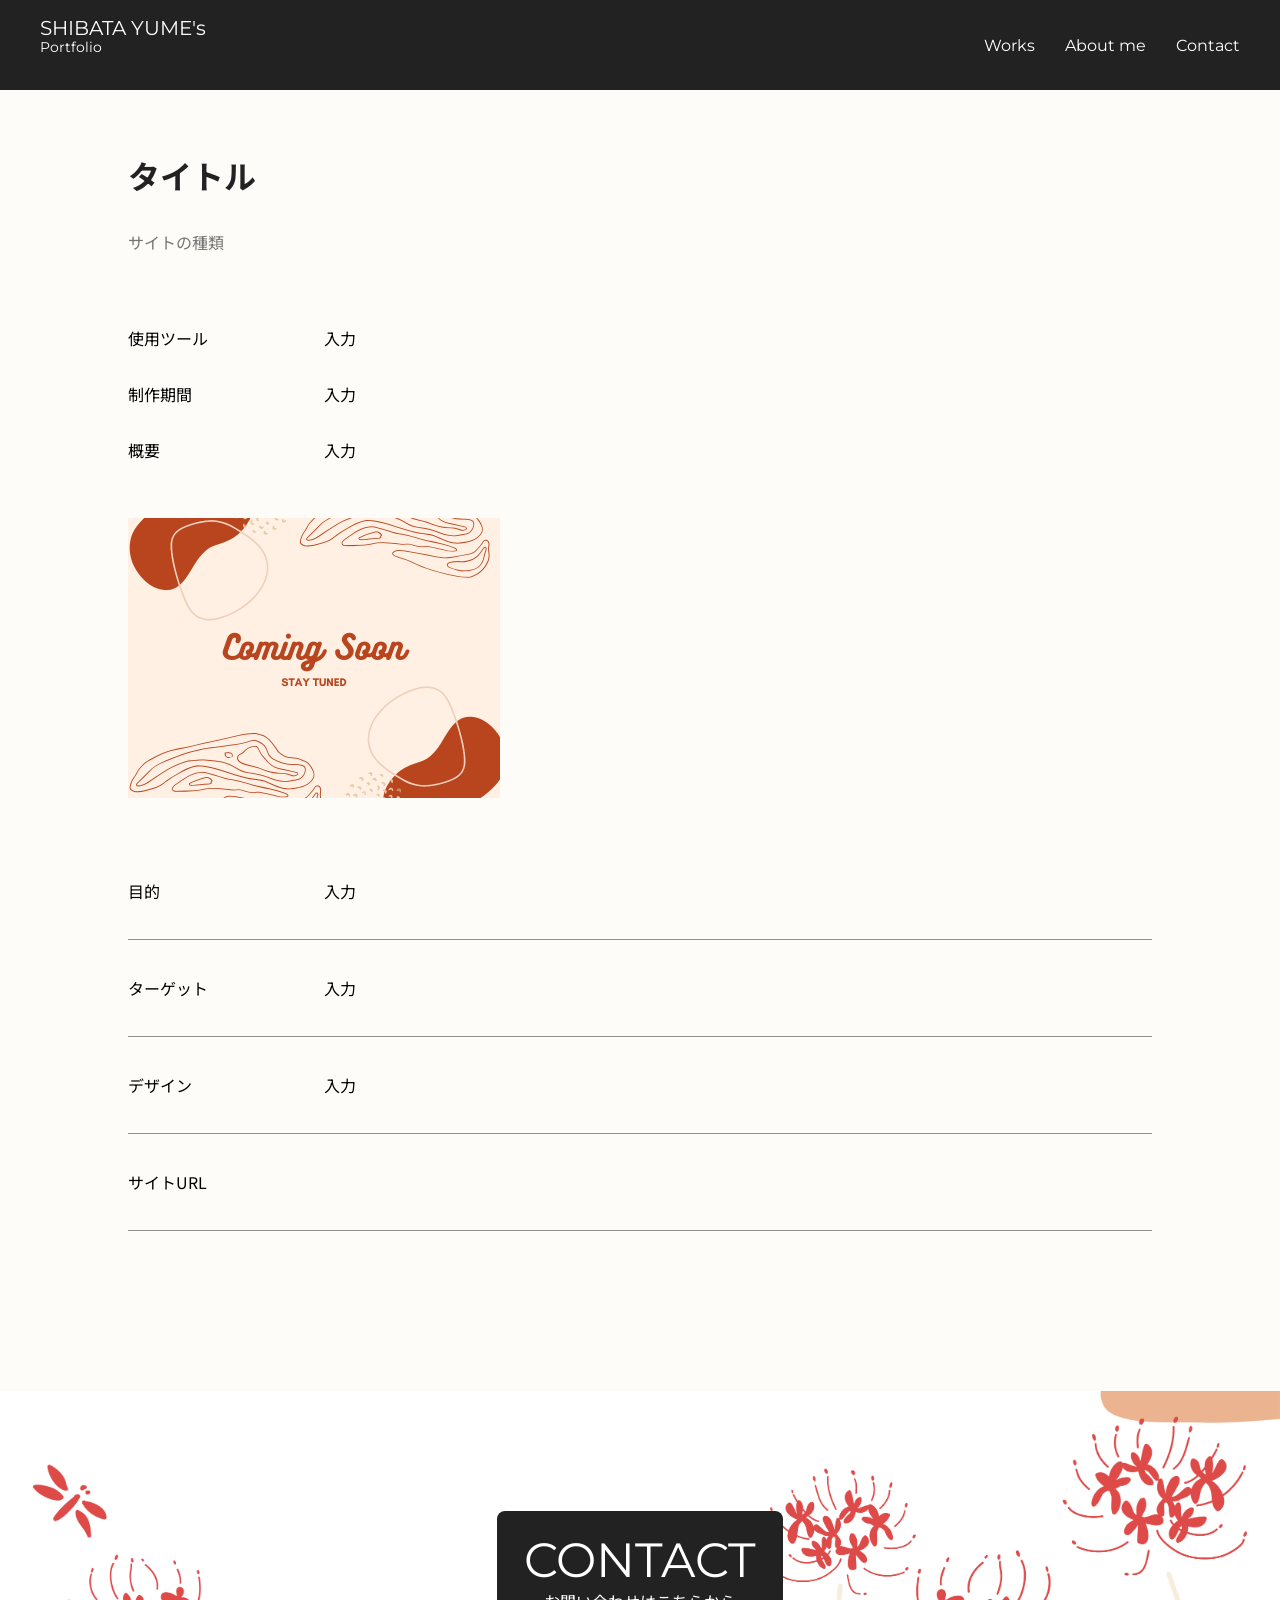
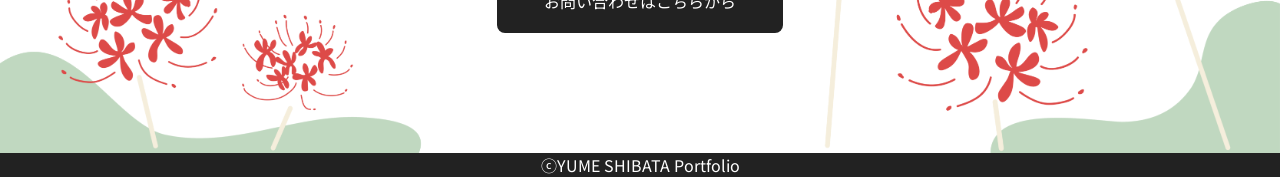
==== work4.html @ 0d005b91 "Add files via upload" ====
<!DOCTYPE html>
<html lang="ja">
<head>
    <meta charset="UTF-8">
    <meta name="viewport" content="width=device-width, initial-scale=1.0">
    <title>しばたゆめのポートフォリオ</title>
    <link rel="stylesheet" href="css/reset.css">
    <link rel="stylesheet" href="css/style.css">

    <link rel="preconnect" href="https://fonts.googleapis.com">
    <link rel="preconnect" href="https://fonts.gstatic.com" crossorigin>
    <link href="https://fonts.googleapis.com/css2?family=Kaisei+Opti&family=Montserrat:ital,wght@0,100..900;1,100..900&display=swap" rel="stylesheet">

    <link rel="preconnect" href="https://fonts.googleapis.com">
    <link rel="preconnect" href="https://fonts.gstatic.com" crossorigin>
    <link href="https://fonts.googleapis.com/css2?family=Noto+Sans+JP:wght@100..900&family=Roboto:ital,wght@0,100..900;1,100..900&display=swap" rel="stylesheet">
    <script>
        document.addEventListener('DOMContentLoaded', function() {
        const hamburger = document.querySelector('.hamburger');
        const menu = document.querySelector('.menu');
        const menuLinks = document.querySelectorAll('.menu a');

        hamburger.addEventListener('click', () => {
            hamburger.classList.toggle('active');
            menu.classList.toggle('active');
        });

        menuLinks.forEach(link => {
            link.addEventListener('click', () => {
            hamburger.classList.remove('active');
            menu.classList.remove('active');
            });
        });
        });
    </script>
</head>

<body>
    <header>
        <div class="header-container">
            <div class="title-logo">
                <h1 id="title"><a href="top.html">SHIBATA YUME's</a></h1>
                <p>Portfolio</p>
            </div>

             <div class="hamburger">
                <span></span>
                <span></span>
                <span></span>
            </div>

            <div class="menu">
                <ul>
                    <li><a href="works.html">Works</a></li>
                    <li><a href="aboutme.html">About me</a></li>
                    <li><a href="contact.html">Contact</a></li>
                </ul>
            </div>
        </div>
    </header>

    <main>
        <div class="work-wrapper">
            <div class="work-container">
                <div class="work-title">
                    <h3>タイトル</h3>
                    <p>サイトの種類</p>
                </div>

                <div class="work-details">
                <div class="detail">
                    <p>使用ツール</p>
                    <p>入力</p>
                </div>
                <div class="detail">
                    <p>制作期間</p>
                    <p>入力</p>
                </div>
                <div class="detail">
                    <p>概要</p>
                    <p>入力</p>
                </div>
                </div>

                <div class="work-image">
                    <img src="./images/new-works1.png" alt="制作物4">
                </div>

                <div class="work-details">
                <div class="work-detail">
                    <p>目的</p>
                    <p>入力</p>
                </div>
                <div class="work-detail">
                    <p>ターゲット</p>
                    <p>入力</p>
                </div>
                <div class="work-detail">
                    <p>デザイン</p>
                    <p>入力</p>
                </div>
                <div class="work-detail">
                    <p>サイトURL</p>
                    <a href="#"></a>
                </div>             
            </div>
        </div>
        </div>

        <div class="contact-wrapper">
            <a class="btn contact" href="./contact.html">
                <h5>CONTACT</h5>
                <p>お問い合わせはこちらから</p>
            </a>
        </div>
    </main>

    <footer>
        <p>ⓒYUME SHIBATA Portfolio</p>
    </footer>
</body>

</html>
---- css/style.css ----
body{
    margin:0;
    padding: 0;
    font-family: "Noto Sans JP", sans-serif;
    max-width: 100%;
    overflow-x: hidden;
    
}

html, body {
    width: 100%;
    overflow-x: hidden;
}


* {
    box-sizing: border-box;
}

#title{
    margin: 0;
}

header {
    width: 100%;
    height: 90px;
    background-color: #222222;
    position: fixed;
    font-family: "Montserrat", sans-serif;
    z-index: 10;
    margin-top: 0;
    padding: 0;
}

.header-container {
    display: flex;
    align-items: center;
    justify-content: space-between;
    width:100%;
    padding: 40px;
    height: 90px;
    margin: 0 auto;
}

.title-logo {
    text-align: left;
    margin-top: 0;
    line-height: 5px;
    color: #ffffff;
    text-decoration: none;
    height: fit-content;
}

.title-logo h1 {
    font-size: 20px;
    font-weight: 400;
    color: #ffffff;
    text-decoration: none;
}

.title-logo h1 a{
    font-size: 20px;
    font-weight: 400;
    color: #ffffff;
    text-decoration: none;
}

.title-logo:hover {
    text-decoration: underline;
}

.title-logo p{
    font-size: 14px;
    font-weight: 400;
}

.menu ul {
    display: flex;
    gap: 30px;
    font-size: 16px;
    font-weight: 400;
    list-style: none;
    margin: 0;
    padding: 0;
}

.menu a {
    color:#ffffff;
    text-decoration: none;
}

.menu a:hover {
    text-decoration: underline;
}

.mainvisual {
    display: flex;
    width: 100vw;
    height: 100vh;
    background: url(../images/mainvisual.png) no-repeat center center / cover;
    justify-content: center;
    align-items: center;
    z-index: 1;
    margin: 0;
    padding: 0;
}


.mainvisual h2 {
    font-family: "Noto Serif JP", serif;
    font-weight: 700;
    letter-spacing: 0.1em; 
    font-size: 200%;
    text-align: center;
    
    line-height: 1.7;   
    color: #2b2b2b;
    z-index: 2;
    animation: fadeInUp 1.2s ease-out forwards;
}

@keyframes fadeInUp {
  from { opacity: 0; transform: translateY(20px); }
  to { opacity: 1; transform: translateY(0); }
}

.main-container {
    width: 90%;
    height: auto;
    margin: 0 auto;
    padding: 50px 0px;
}

.subtitle {
    margin: 0 auto;
    text-align: center;
    line-height: 3px;
    color: #222222;
}

.subtitle h3{
    font-size: 36px;
    font-weight: 400;
    font-family: "Montserrat", sans-serif;
}

.subtitle p {
    font-size: 12px;
    font-weight: 400;
}

.aboutme {
    display: flex;
    justify-content: space-between;
    align-items: center;
    width: 90%;
    height: auto;
    margin: 30px auto 30px;
}

.aboutme img {
    width: 30%;
    height: auto;
}

.aboutme-letter p {
    font-size: 16px;
    padding-bottom: 20px;
}

.view {
    display: flex;
    border-radius: 5px;
    background-color: #ecb390;
    float: right;  
    text-decoration: none;
}

.view p {
    color:#ffffff;
    text-align: center;
    margin: 0;
    padding: 10px 10px;
}

.btn:hover {
    background-color: #f19760;
}

.works-wrapper{
    background-color:rgba(192,216,192);
    padding: 80px 0px;
}

.works-container{
    width: 90%;
    max-width: 1240px;
    margin: 0 auto;
    padding: 30px 0px;
}

.works{
    margin: 0 auto;
    display: grid;
    grid-template-columns: repeat(3,1fr);
    gap: 50px;
}

.works img {
    width:100%;
    height: auto;
}


.contact-wrapper{
    background-image: url(../images/footer-logo.png);
    background-size: cover;
    background-position: bottom;
    padding-top: 120px;
    padding-bottom: 120px;
}

.contact{
    display: block;
    background-color: #222222;
    color: #ffffff;
    width: 286px;
    margin: 0 auto;
    text-align: center;
    border-radius: 8px;
    padding-top: 20px;
    padding-bottom: 20px;
    text-decoration: none;
}

.contact h5{
    font-size: 48px;
    font-family: "Montserrat", sans-serif;
    font-weight: 400;
    margin: 0;
}

.contact p{
    font-size: 16px;
    margin: 0;
}

footer{
    width: 100%;
    background-color: #222222;
    color: #ffffff;
    text-align: center;
    margin-bottom: 0;
}

footer p {
    margin: 0;
}

.subtitle-w {
    padding: 50px 11%;
    text-align: flex-start;
    gap: 10px;
}

.subtitle-w h3 {
    font-size: 96px;
    font-family: "Montserrat", sans-serif;
    opacity: 0.2;
    font-weight: 400;
    color: #777575;
    margin: 0 ;
    line-height: 1;
}

.subtitle-w p {
    color: #222222;
    opacity: 0.6;
    font-size: 24px;
    margin: 0 ;
    line-height: 1;
    margin-bottom: 14px;
}

.works-wrapper-w {
    background-color:rgba(253,251,247,0.8);
    padding: 80px 0px;
}
.works-container-w{
    max-width: 1200px;
    margin: 0 auto;
    padding: 30px 60px;
}

.aboutme-wrapper-a {
  width: 100%;
  height: auto;
  display: flex;
  margin: 0 auto;
  padding: 150px 0px;
  gap: 0px;
  min-width: 0;
}

.subtitle-a {
  display: flex;
  flex-direction: column;
  align-items: flex-start;
  transform: rotate(-90deg) translate(-525px, 100%);
  transform-origin: top left;
  color:#777575;
  margin: 0;
  width: fit-content;
  height: fit-content;
}

.subtitle-a h3 {
  font-family: "Montserrat", sans-serif;
  font-size: 96px;
  font-weight:400;
  line-height: 1;
  margin: 0;
  opacity: 0.3;
}

.subtitle-a p {
  font-size: 20px;
  font-family: "Noto Sans JP", sans-serif;
  margin: 0;
}

.aboutme-container-a {
  flex: 1;
  display: flex;
  flex-direction: column;
  transform: translate(-100px, 50px);
  min-width: 0;
}

.aboutme-grid {
  display: grid;
  grid-template-columns: 1.2fr 0.8fr;
  align-items: start;
}

.photo-main img {
  width: 80%;
  max-width: 466px;
  height: auto;
  display: block;
}

.photo-sub {
  display: flex;
  flex-direction: column;
}

.photo-sub img {
  width: 70%;
  height: auto;
  display: block;
}

.photo-sub img:first-child {
  transform: translate(-24px,-24px);
  max-width: 296px;
}

.photo-sub img:last-child {
  transform: translateX(24px);
  max-width: 251px;
}

.message {
  max-width: 680px;
  margin: 0 auto;
}

.message h6 {
  font-size: 18px;
  margin-bottom: 16px;
}

.message p {
  line-height: 1.9;
  font-size: 14px;
}

.skill-wrapper {
   width: 100%;
   height: auto;
   padding: 90px 0px;
   background-color:rgba(192,216,192,0.3);
}
.skill-container {
  width: 90%;
  height: auto;
  display: flex;
  margin: 0 auto;
  gap: 0px;
}

.subtitle-b {
  display: flex;
  flex-direction: column;
  align-items: flex-start;
  transform: rotate(90deg) translate(40px,-140px);
  transform-origin: top left;
  color:#777575;
  margin: 0;
  padding: 0;
  order: 2;
  width: fit-content;
  height: fit-content;
}

.subtitle-b h3 {
  font-family: "Montserrat", sans-serif;
  font-size: 96px;
  font-weight:400;
  line-height: 1;
  margin: 0;
  opacity: 0.3;
}

.subtitle-b p {
  font-size: 20px;
  font-family: "Noto Sans JP", sans-serif;
  margin: 0;
}

.skill-container img {
    width:80%;
    height: auto;
    order: 1;
    transform: translateX(120px);
}

.career-wrapper {
   width: 100%;
   height: auto;
}
.career-container {
  width: 90%;
  height: auto;
  display: flex;
  margin: 0 auto;
  gap: 0px;
}

.subtitle-c {
  display: flex;
  flex-direction: column;
  align-items: flex-start;
  transform: rotate(-90deg) translate(-450px, 150px);
  transform-origin: top left;
  color:#777575;
  margin: 0;
  padding: 0;
  width: fit-content;
  height: fit-content;
}

.subtitle-c h3 {
  font-family: "Montserrat", sans-serif;
  font-size: 96px;
  font-weight:400;
  line-height: 1;
  margin: 0;
  opacity: 0.3;
}

.subtitle-c p {
  font-size: 20px;
  font-family: "Noto Sans JP", sans-serif;
  margin: 0;
}

.career-container img {
    transform: translateX(120px);
    width:70%;
    height: auto;
}

.strength-wrapper {
   width: 100%;
   height: auto;
   padding: 90px 0px;
   background-color:rgba(192,216,192,0.3);
}
.strength-container {
  width: 90%;
  height: auto;
  display: flex;
  margin: 0 auto;
  gap: 0px;
}

.subtitle-d {
  display: flex;
  flex-direction: column;
  align-items: flex-start;
  transform: rotate(90deg) translate(40px,-140px);
  transform-origin: top left;
  color:#777575;
  margin: 0;
  padding: 0;
  order: 2;
  width: fit-content;
  height: fit-content;
}

.subtitle-d h3 {
  font-family: "Montserrat", sans-serif;
  font-size: 96px;
  font-weight:400;
  line-height: 1;
  margin: 0;
  opacity: 0.3;
}

.subtitle-d p {
  font-size: 20px;
  font-family: "Noto Sans JP", sans-serif;
  margin: 0;
}

.strength-container img {
    order: 1;
    transform: translateX(120px);
    width:80%;
    height: auto;
}

.contact-wrapper-c {
  width: 100%;
  padding: 80px 0;
  margin: 0 auto;
  background-color: aliceblue;
  display: flex;
  flex-direction: column; 
}


.contact-wrapper-c {
    width: 100%;
    height: auto;
    padding: 80px 0px;
    margin: 0 auto;
    background-color: #ffffff;
}

.contact-container-co {
    width:80%;
    height: auto;
    margin: 0 auto;
}

.subtitle-co {    
    margin: 0 0 30px auto;
    padding-right: 210px;
    padding-top: 30px;
    text-align: right;
}
.subtitle-co h3 {
    font-size: 96px;
    opacity: 0.2;
    font-weight: 400;
    color: #777575;
    margin: 0 ;
    line-height: 1;
}

.subtitle-co p {
    color: #222222;
    opacity: 0.6;
    font-size: 24px;
    margin: 0 ;
    line-height: 1;
    margin-bottom: 14px;
}

.contact-container-co p {
    margin-bottom: 36px;
    padding-left: 62px;
}

.contact-form {
    width:90%;
    height: auto;
    margin: 0 auto;
}

.form-row {
    margin-bottom: 48px;
    display: flex;
    align-items: center;
    align-items: flex-start;
}

label {
    display: block;
    font-weight: 400;
    font-size: 18px;
    font-family: "Noto Sans JP", sans-serif;
    width: 220px;
    margin-bottom: 0;
}

input,
textarea {
  width: 100%;
  padding: 12px;
  box-sizing: border-box;
  border: 1px solid #ccc;
  border-radius: 4px;
  font-size: 16px;
  flex: 1;
  background-color: rgba(245,238,220,0.5);
}

.required {
  color: #e53935;
  margin-left: 4px;
}

.form-submit {
  text-align: center;
}

.contact-form button {
  background-color: #c0d8c0;
  color: #fff;
  padding: 14px 48px;
  border: none;
  border-radius: 4px;
  cursor: pointer;
  transition: background-color 0.2s ease;
  margin: 0 auto;
  font-weight: 500;
  font-size: 18px;
}

.contact-form button:disabled {
  background-color: #c0d8c0;
  cursor: not-allowed;
}

.contact-form:valid button {
  background-color: #5A745A;
  cursor: pointer;
}

textarea {
    min-height: 200px;
    resize: vertical;
}

.form-row textarea {
  margin-bottom: 40px;
}


input:focus,
textarea:focus {
  border-color:#5A745A;
  outline: none;
}

.work-wrapper {
    padding: 120px 0px;
    width: 100%;
    height: auto;
    background-color: rgba(245,238,220,0.2);
}

.work-container {
    width: 80%;
    height: auto;
    margin: 0 auto;
}

.work-title {
    gap:30px;
    text-align: left;
}

.work-title h3 {
    font-size: 32px;
    font-weight: 700;
    color:#222222
}

.work-title p {
    font-size:16px;
    color:#777575
}

.work-details {
    padding: 40px 0px;
}

.work-image img{
    max-width:100%;
    height: auto;
    min-height: 200px;
    max-height: 600px;
}

.detail {
    display: grid;
    grid-template-columns: 180px 1fr; 
    gap: 16px;
}
.work-detail {
    display: grid;
    grid-template-columns: 180px 1fr; 
    gap: 16px;
    border-bottom: 1px solid #939090;
    padding: 20px 0px;
}

* {
    box-sizing: border-box;
}


.hamburger {
    display: none;
}


@media screen and (max-width: 768px) {

.title-logo {
    max-width: 60%;
    }

.hamburger {
  width: 30px;
  cursor: pointer;
  display: flex;
  flex-direction: column;
  justify-content: space-between;
  height: 22px;
  z-index: 20;
}

.hamburger span {
  display: block;
  height: 3px;
  background: #fff;
  border-radius: 2px;
  transition: all 0.3s ease;
}

.hamburger.active span:nth-child(1) {
  transform: rotate(45deg) translate(6px, 5px);
}
.hamburger.active span:nth-child(2) {
  opacity: 0;
}
.hamburger.active span:nth-child(3) {
  transform: rotate(-45deg) translate(8px, -7px);
}


.menu {
  position: fixed;
  top: 0;
  left: 0;
  width: 100%;
  height: 100vh;
  background: rgba(0,0,0,0.8);
  display: flex;
  justify-content: center;
  align-items: center;
  opacity: 0;
  visibility: hidden;
  transition: opacity 0.3s ease;
  z-index: 10;
}

.menu.active {
  opacity: 1;
  visibility: visible;
}

.menu ul {
  display: flex;
  flex-direction: column;
  gap: 30px;
  list-style: none;
  margin: 0;
  padding: 0;
  text-align: center;
}

.menu a {
  color: #fff;
  font-size: 24px;
  text-decoration: none;
  transition: 0.2s;
}
}

@media screen and (max-width: 900px) {
    .mainvisual {
      width: 100vw;
      height: calc(100vw * (67/90));
      background: url(../images/mainvisual2.png) no-repeat center center / contain;
      margin-top: 90px;     
    }
    .aboutme {
      align-items: flex-start;
      gap: 20px;
    }

    .works{
      grid-template-columns: repeat(2, 1fr);
    }   
    .works img {
      width: 100%;
      height: auto;
    }
    
    .subtitle-w h3 {
      font-size: 84px;
    }
    .subtitle-a {
      transform: rotate(-90deg) translate(-350px,70px);
    }

    .subtitle-a h3 {
      font-size: 60px;
    }

    .subtitle-a p {
      font-size: 15px;
    }
.subtitle-b h3 {
  font-size: 60px;
}

.subtitle-b p {
  font-size: 15px;
}

.skill-container img {
  transform: translateX(80px);
}

.career-container {
  width: 90%;
  height: auto;
  display: flex;
  margin: 0 auto;
  gap: 0px;
}

.subtitle-c {
  align-items: flex-start;
  transform: rotate(-90deg) translate(-300px, 70px);
}

.subtitle-c h3 {
  font-size: 60px;
}

.subtitle-c p {
  font-size: 15px;
}

.career-container img {
  transform: translateX(30px);
}

.subtitle-d {
  align-items: flex-start;
  transform: rotate(90deg) translate(20px,-140px);
}

.subtitle-d h3 {
  font-size: 60px;
}

.subtitle-d p {
  font-size: 15px;
}

.strength-container img {
    transform: translateX(80px);
}
.subtitle-co {    
    margin: 0 ;
    padding-right: 40px;
}
.contact-container-co p {
    margin-bottom: 36px;
    padding: 0px;
}

.contact-form {
    width:100%;
    height: auto;
    margin: 0 auto;
}
}

@media screen and (max-width: 480px) {
    .mainvisual {
      width: 100vw;
      height: calc(100vw * (67/90));
      background: url(../images/mainvisual2.png) no-repeat center center / contain;
      margin-top: 90px;
    }

    .mainvisual h2 {
      font-size: 20px;
    }

    .subtitle h3{
      font-size: 24px;
    }

    .aboutme {
      display: flex;
      flex-direction: column;
      width: 90%;
      height: auto;
      margin: 0 auto;
      padding: 40px 0px;
    }

    .aboutme img {
      width: 50%;
      height: auto;
      margin: 0 auto;
      padding-top: 30px;
    }

    .aboutme-letter p {
      font-size: 10.5px;
      padding-bottom: 10px;
    }
    
    .view p {
      padding: 8px 10px;
      justify-content: flex-end;
    }
    
    .works{
      display: flex;
      flex-direction: column;
      padding: 0;
    }

    .works img {
      width:100%;
      height: auto;
      margin: 0 auto;
    }
    .contact-wrapper{
      background-image: url(../images/footer-logo.png);
      background-size: contain;
      background-repeat: no-repeat;
      padding-top: 35px;
      padding-bottom: 35px;
    }

    .contact{
      width: 50%;
    }

    .contact h5{
      font-size: 30px;
    }

    .contact p{
      font-size: 12px;
    }

    .subtitle-w h3 {
      font-size:48px;
    }

    .subtitle-w p {
      font-size: 12px;
    }
    
    .works-wrapper-w {
      background-color:rgba(253,251,247,0.8);
      padding: 80px 0px;
    }
    .works-container-w{
      max-width: 1200px;
      margin: 0 auto;
      padding: 0px 30px;
    }
    .aboutme-wrapper-a {
      width: 100%;
      padding-top: 110px;
      padding-bottom: 30px;
      margin: 0 auto;
      display: block;
    }

    .subtitle-a {
      transform: none;
      padding-left: 20px;
    }

    .subtitle-a h3 {
      font-size: 48px;
    }

    .subtitle-a p {
      font-size: 12px;
    }

    .aboutme-container-a {
      display: flex;
      width: 100%;
      flex-direction: column;
      margin: 0 auto;
      transform: none;
      margin: 0 auto;
      padding: 20px 0px;
    }

    .aboutme-grid {
      display: flex;
      flex-direction: column;
      gap: 20px;
    }

    .photo-main img {
      display: block;
      width: 90%;
      height: auto;
      margin: 0 auto;
      max-width: none;
      transform: none;
    }

    .photo-sub {
      display: flex;
      flex-direction: column;
      align-items: flex-start;
      gap: 20px;
    }

    .photo-sub img {
      width: 90%;
      height: auto;
      margin: 0 auto 0;
      display: block;
    }

    .photo-sub img:first-child {
      transform: none;
      max-width: none;
    }

    .photo-sub img:last-child {
      transform: none;
      max-width: none;
      padding: 0 5px;
      object-position: top;
    }

    .message {
      max-width: none;
      width: 90%;
      margin: 0 auto;
    }

    .message h6 {
      font-size: 12px;
      margin-bottom: 16px;
    }

    .message p {
      font-size: 10.5px;
    }

    .skill-container {
      width: 100%;
      height: auto;
      display: block;
      margin: 0 auto;
    }

    .subtitle-b {
      transform: none;
      padding: 50px;
      float: right;
    }

    .subtitle-b h3 {
      font-size: 48px;
    }

    .subtitle-b p {
      font-size: 12px;
    }

    .skill-container img {
        width:100%;
        height: auto;
        transform: none;
    }

    .career-wrapper {
      padding-top:50px;
    }
    .career-container {
      width: 100%;
      height: auto;
      display: block;
      margin: 0 auto;
      padding-left: 20px;
    }

    .subtitle-c {
      transform:none;
    }

    .subtitle-c h3 {
      font-size: 48px;
    }

    .subtitle-c p {
      font-size: 12px;
    }

    .career-container img {
        transform: none;
        width:100%;
        height: auto;
        margin: 0 auto;
    }

   .strength-wrapper {
      width: 100%;
      display: flex;
      justify-content: center;                        
    }

    .strength-container {
      width: 100%;
      height: auto;
      display: flex;
      justify-content: center;
      gap: 40px;
      box-sizing: border-box;
      max-width: 1000px; 
    }
    .subtitle-d {
      display: inline-block;
      transform: none;
      width: fit-content;
    }

.subtitle-d h3 {
    font-size: 48px;
    margin-bottom: 10px;
}
    .strength h3{
      font-size: 12px;
    }

    .strength p{
      font-size: 10.5px;
    }

    .subtitle-d h3 {
      font-size: 48px;
    }

    .subtitle-d p {
      font-size: 12px;
    }



    .contact-wrapper-c {
      padding-top: 80px;
      padding-bottom: 50px;
    }

    .contact-container-co {
      width:90%;
    }

    .subtitle-co { 
      margin: 0;
      padding-left: 20px;
      padding-top: 30px;
      text-align: left;
    }
    .subtitle-co h3 {
        font-size: 48px;
    }

    .subtitle-co p {
        font-size: 12px;
    }

    .contact-container-co p {
        margin-bottom: 30px;
        padding-left: 0px;
        font-size: 10.5px;
    }
    .contact-form {
        width:100%;
        height: auto;
        margin: 0 auto;
    }

    .form-row {
        margin-bottom: 24px;
    }

    label {
        font-size: 10.5px;
        width: 20%;
    }

    input,
    textarea {
      font-size: 10.5px;
    }


    .form-row textarea {
      margin-bottom: 20px;
    }
    .work-wrapper {
    padding-top: 120px;
    padding-bottom: 50px;
    width: 100%;
    height: auto;
    background-color: rgba(245,238,220,0.2);
}

.work-container {
    width: 90%;
    height: auto;
    margin: 0 auto;
}

.work-title {
    gap:5px;
    text-align: left;
}

.work-title p {
    font-size:12px;
}

.work-details {
    padding: 20px 0px;
}

.detail {
    gap: 12px;
    font-size: 12px;
}
.work-detail {
    gap: 10px;
    padding: 10px 0px;
    font-size: 10.5px;
}
  }
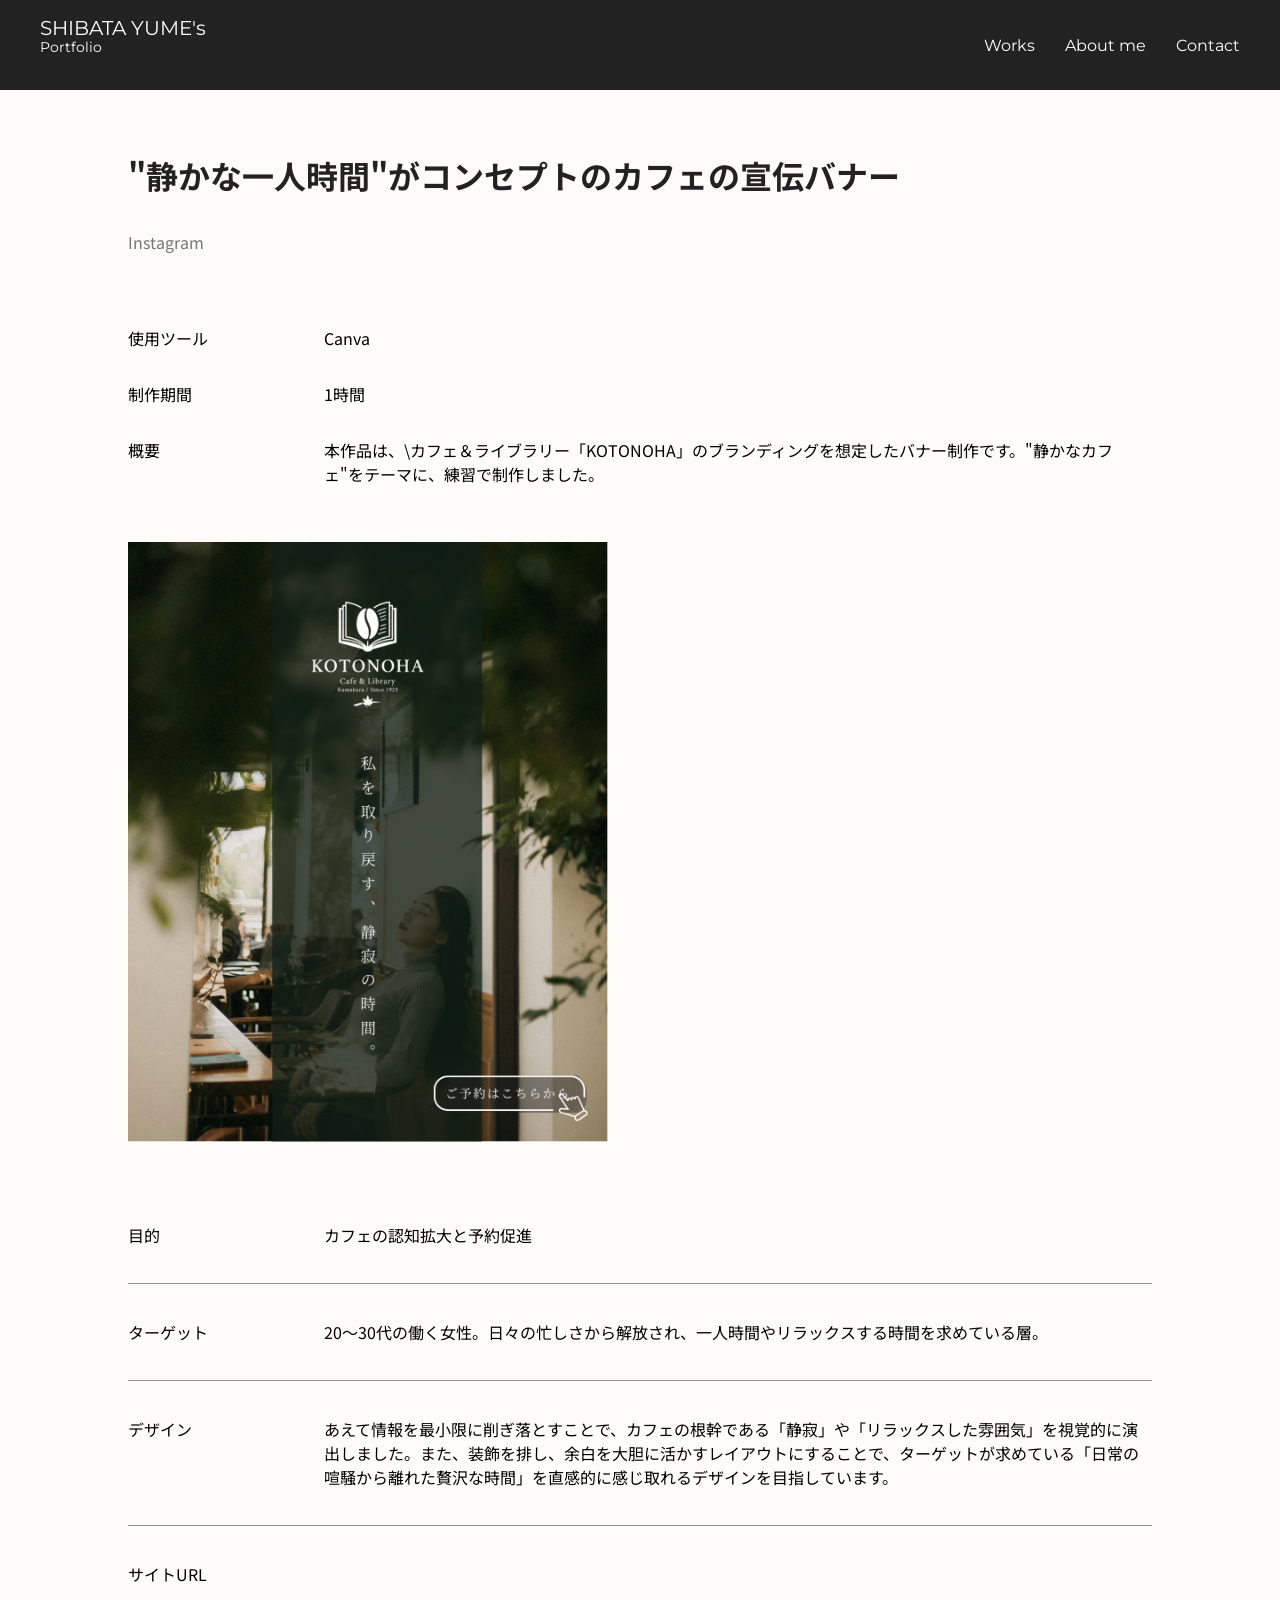
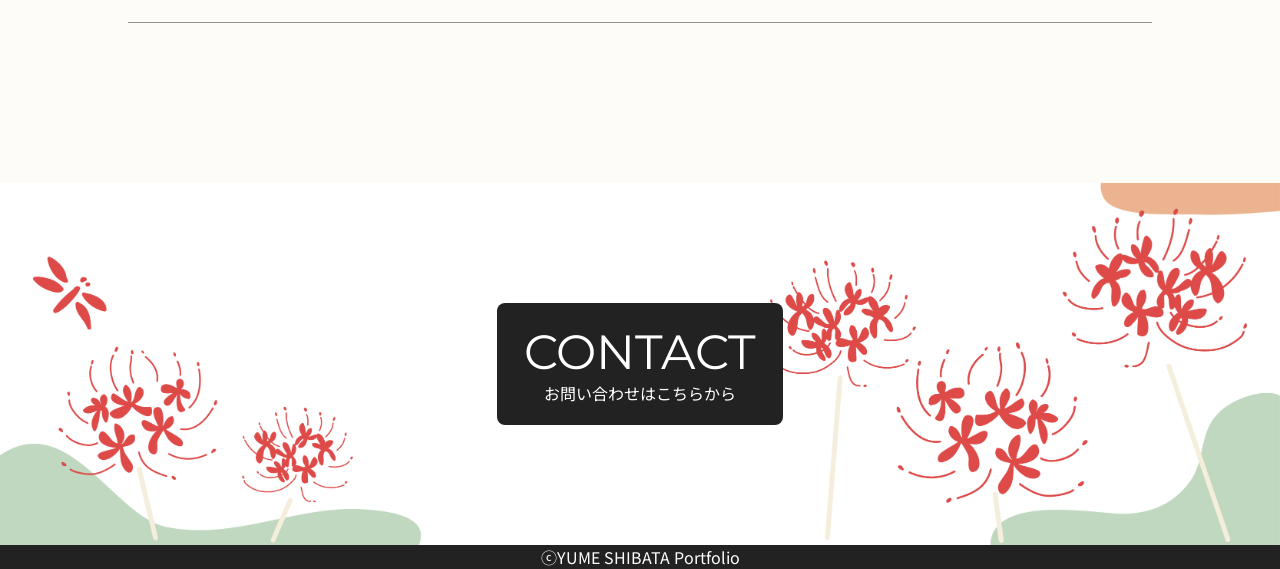
==== commit dce5c533: "Add files via upload" ====
--- a/work4.html
+++ b/work4.html
@@ -63,41 +63,41 @@
         <div class="work-wrapper">
             <div class="work-container">
                 <div class="work-title">
-                    <h3>タイトル</h3>
-                    <p>サイトの種類</p>
+                    <h3>"静かな一人時間"がコンセプトのカフェの宣伝バナー</h3>
+                    <p>Instagram</p>
                 </div>
 
                 <div class="work-details">
                 <div class="detail">
                     <p>使用ツール</p>
-                    <p>入力</p>
+                    <p>Canva</p>
                 </div>
                 <div class="detail">
                     <p>制作期間</p>
-                    <p>入力</p>
+                    <p>1時間</p>
                 </div>
                 <div class="detail">
                     <p>概要</p>
-                    <p>入力</p>
+                    <p>本作品は、\カフェ＆ライブラリー「KOTONOHA」のブランディングを想定したバナー制作です。"静かなカフェ"をテーマに、練習で制作しました。</p>
                 </div>
                 </div>
 
                 <div class="work-image">
-                    <img src="./images/new-works1.png" alt="制作物4">
+                    <img src="./images/cafe2.png" alt="静カフェ宣伝バナー">
                 </div>
 
                 <div class="work-details">
                 <div class="work-detail">
                     <p>目的</p>
-                    <p>入力</p>
+                    <p>カフェの認知拡大と予約促進</p>
                 </div>
                 <div class="work-detail">
                     <p>ターゲット</p>
-                    <p>入力</p>
+                    <p>20〜30代の働く女性。日々の忙しさから解放され、一人時間やリラックスする時間を求めている層。</p>
                 </div>
                 <div class="work-detail">
                     <p>デザイン</p>
-                    <p>入力</p>
+                    <p>あえて情報を最小限に削ぎ落とすことで、カフェの根幹である「静寂」や「リラックスした雰囲気」を視覚的に演出しました。また、装飾を排し、余白を大胆に活かすレイアウトにすることで、ターゲットが求めている「日常の喧騒から離れた贅沢な時間」を直感的に感じ取れるデザインを目指しています。</p>
                 </div>
                 <div class="work-detail">
                     <p>サイトURL</p>
